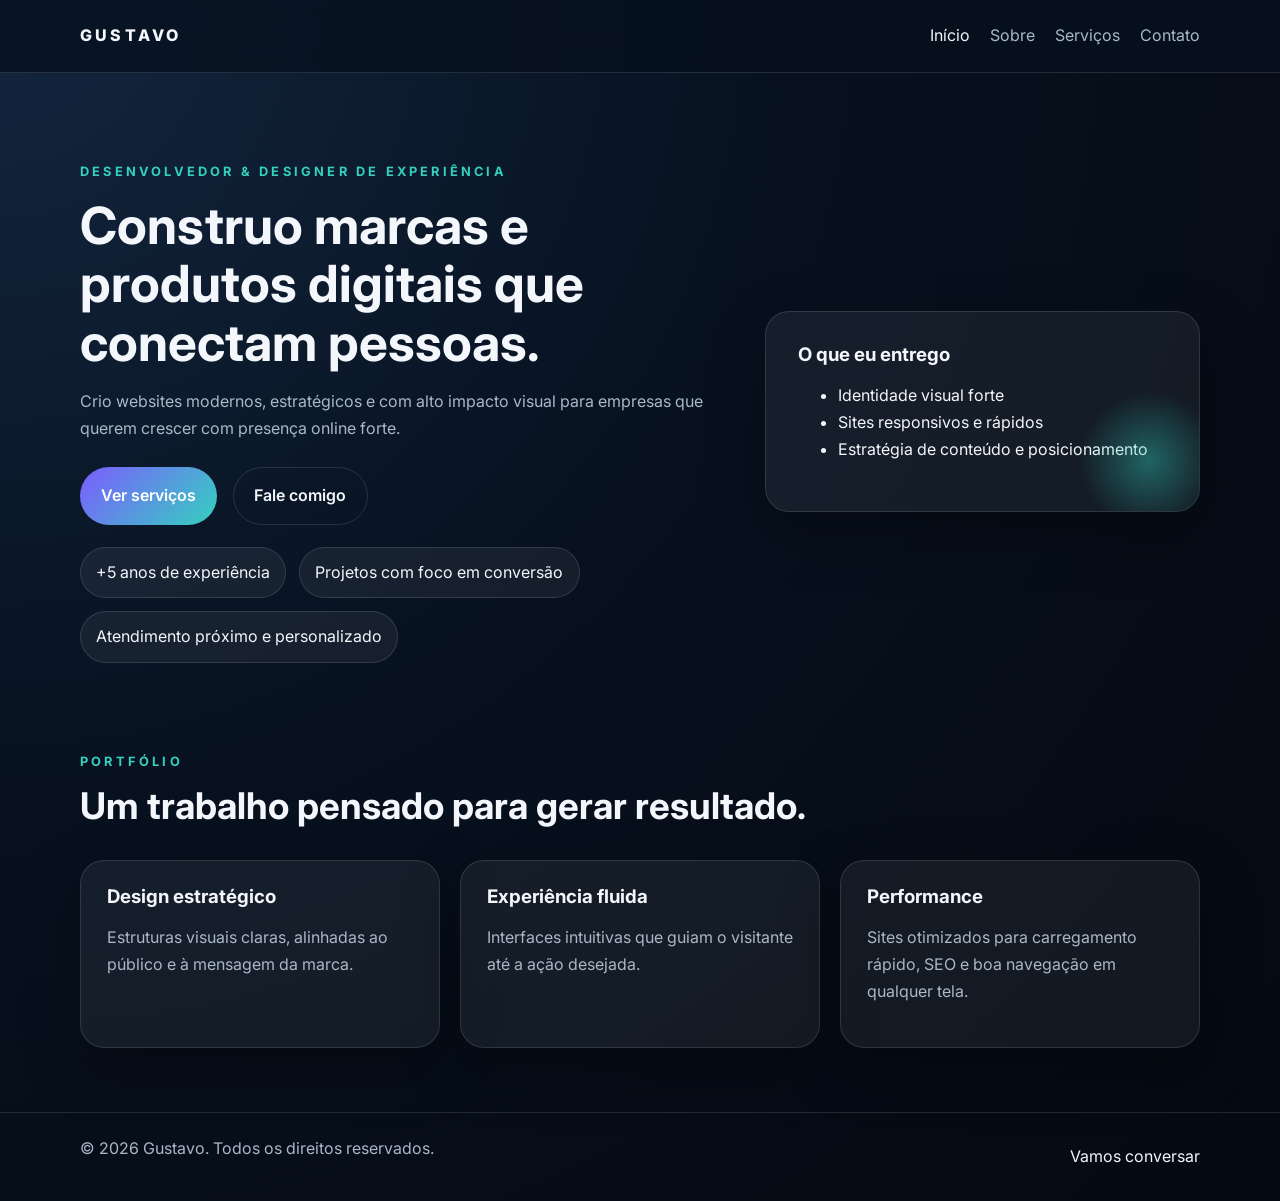
==== index.html @ 6840c905 "Site completo do portfolio" ====
<!DOCTYPE html>
<html lang="pt-BR">
  <head>
    <meta charset="UTF-8" />
    <meta name="viewport" content="width=device-width, initial-scale=1.0" />
    <title>Gustavo | Portfólio</title>
    <meta
      name="description"
      content="Portfólio de Gustavo, profissional especializado em desenvolvimento web, experiência digital e soluções criativas."
    />
    <link rel="preconnect" href="https://fonts.googleapis.com" />
    <link rel="preconnect" href="https://fonts.gstatic.com" crossorigin />
    <link
      href="https://fonts.googleapis.com/css2?family=Inter:wght@400;500;600;700;800&display=swap"
      rel="stylesheet"
    />
    <link rel="stylesheet" href="css/style.css" />
  </head>
  <body>
    <header class="site-header">
      <div class="container nav-bar">
        <a class="brand" href="index.html">Gustavo</a>
        <button class="menu-toggle" aria-label="Abrir menu" aria-expanded="false">
          <span></span>
          <span></span>
          <span></span>
        </button>
        <nav class="site-nav" aria-label="Navegação principal">
          <a href="index.html" class="active">Início</a>
          <a href="about.html">Sobre</a>
          <a href="services.html">Serviços</a>
          <a href="contact.html">Contato</a>
        </nav>
      </div>
    </header>

    <main>
      <section class="hero">
        <div class="container hero-grid">
          <div class="hero-copy reveal">
            <p class="eyebrow">Desenvolvedor & Designer de Experiência</p>
            <h1>Construo marcas e produtos digitais que conectam pessoas.</h1>
            <p>
              Crio websites modernos, estratégicos e com alto impacto visual para
              empresas que querem crescer com presença online forte.
            </p>
            <div class="hero-actions">
              <a class="btn btn-primary" href="services.html">Ver serviços</a>
              <a class="btn btn-secondary" href="contact.html">Fale comigo</a>
            </div>
            <ul class="hero-highlights">
              <li>+5 anos de experiência</li>
              <li>Projetos com foco em conversão</li>
              <li>Atendimento próximo e personalizado</li>
            </ul>
          </div>
          <div class="hero-card reveal">
            <div class="card-glow"></div>
            <h3>O que eu entrego</h3>
            <ul>
              <li>Identidade visual forte</li>
              <li>Sites responsivos e rápidos</li>
              <li>Estratégia de conteúdo e posicionamento</li>
            </ul>
          </div>
        </div>
      </section>

      <section class="section">
        <div class="container">
          <div class="section-heading reveal">
            <p class="eyebrow">Portfólio</p>
            <h2>Um trabalho pensado para gerar resultado.</h2>
          </div>
          <div class="cards-grid">
            <article class="info-card reveal">
              <h3>Design estratégico</h3>
              <p>Estruturas visuais claras, alinhadas ao público e à mensagem da marca.</p>
            </article>
            <article class="info-card reveal">
              <h3>Experiência fluida</h3>
              <p>Interfaces intuitivas que guiam o visitante até a ação desejada.</p>
            </article>
            <article class="info-card reveal">
              <h3>Performance</h3>
              <p>Sites otimizados para carregamento rápido, SEO e boa navegação em qualquer tela.</p>
            </article>
          </div>
        </div>
      </section>
    </main>

    <footer class="site-footer">
      <div class="container footer-content">
        <p>© <span id="year"></span> Gustavo. Todos os direitos reservados.</p>
        <a href="contact.html">Vamos conversar</a>
      </div>
    </footer>

    <script src="js/main.js"></script>
  </body>
</html>
---- css/style.css ----
:root {
  --bg: #07111f;
  --bg-soft: #0f2138;
  --surface: rgba(255, 255, 255, 0.06);
  --text: #f3f6fb;
  --muted: #aab7c7;
  --primary: #7c5cff;
  --primary-strong: #5e3df2;
  --accent: #34d1bf;
  --border: rgba(255, 255, 255, 0.12);
  --shadow: 0 20px 60px rgba(0, 0, 0, 0.3);
}

* {
  box-sizing: border-box;
}

html {
  scroll-behavior: smooth;
}

body {
  margin: 0;
  font-family: 'Inter', sans-serif;
  background: radial-gradient(circle at top left, #13263f 0%, var(--bg) 45%, #050911 100%);
  color: var(--text);
  line-height: 1.7;
}

a {
  color: inherit;
  text-decoration: none;
}

img {
  max-width: 100%;
  display: block;
}

.container {
  width: min(1120px, calc(100% - 2rem));
  margin: 0 auto;
}

.site-header {
  position: sticky;
  top: 0;
  z-index: 1000;
  background: rgba(7, 17, 31, 0.8);
  backdrop-filter: blur(16px);
  border-bottom: 1px solid var(--border);
}

.nav-bar {
  display: flex;
  justify-content: space-between;
  align-items: center;
  min-height: 72px;
}

.brand {
  font-weight: 800;
  letter-spacing: 0.2em;
  text-transform: uppercase;
  font-size: 1rem;
}

.site-nav {
  display: flex;
  gap: 1.25rem;
  align-items: center;
}

.site-nav a {
  color: var(--muted);
  transition: color 0.2s ease;
}

.site-nav a:hover,
.site-nav a.active {
  color: var(--text);
}

.menu-toggle {
  display: none;
  flex-direction: column;
  gap: 4px;
  background: transparent;
  border: 0;
  padding: 0;
  cursor: pointer;
}

.menu-toggle span {
  width: 24px;
  height: 2px;
  background: var(--text);
  display: block;
}

.hero,
.page-hero {
  padding: 5.5rem 0 3.5rem;
}

.hero-grid,
.about-grid,
.contact-grid {
  display: grid;
  gap: 2rem;
  align-items: center;
}

.hero-grid {
  grid-template-columns: 1.2fr 0.8fr;
}

.about-grid,
.contact-grid {
  grid-template-columns: 1fr 0.9fr;
}

.eyebrow {
  color: var(--accent);
  text-transform: uppercase;
  letter-spacing: 0.25em;
  font-size: 0.8rem;
  font-weight: 700;
  margin-bottom: 0.8rem;
}

h1,
h2,
h3 {
  line-height: 1.15;
  margin: 0 0 1rem;
}

h1 {
  font-size: clamp(2.2rem, 4vw, 3.7rem);
}

h2 {
  font-size: clamp(1.6rem, 3vw, 2.3rem);
}

p {
  color: var(--muted);
  margin-top: 0;
}

.hero-actions {
  display: flex;
  flex-wrap: wrap;
  gap: 1rem;
  margin-top: 1.5rem;
}

.btn {
  display: inline-flex;
  align-items: center;
  justify-content: center;
  padding: 0.9rem 1.3rem;
  border-radius: 999px;
  font-weight: 600;
  transition: transform 0.2s ease, background 0.2s ease;
}

.btn:hover {
  transform: translateY(-2px);
}

.btn-primary {
  background: linear-gradient(135deg, var(--primary), var(--accent));
  color: white;
}

.btn-secondary {
  background: transparent;
  border: 1px solid var(--border);
}

.hero-highlights {
  display: flex;
  flex-wrap: wrap;
  gap: 0.8rem;
  list-style: none;
  padding: 0;
  margin: 1.4rem 0 0;
}

.hero-highlights li,
.highlight-box ul li {
  background: var(--surface);
  padding: 0.7rem 0.95rem;
  border-radius: 999px;
  border: 1px solid var(--border);
  color: var(--text);
}

.hero-card,
.info-card,
.highlight-box,
.contact-form,
.contact-info {
  background: var(--surface);
  border: 1px solid var(--border);
  border-radius: 24px;
  box-shadow: var(--shadow);
}

.hero-card {
  padding: 2rem;
  position: relative;
  overflow: hidden;
}

.card-glow {
  position: absolute;
  inset: auto -20px -20px auto;
  width: 140px;
  height: 140px;
  background: radial-gradient(circle, rgba(52, 209, 191, 0.4), transparent 70%);
}

.section {
  padding: 2rem 0 4rem;
}

.section-heading {
  margin-bottom: 2rem;
}

.cards-grid {
  display: grid;
  gap: 1.25rem;
  grid-template-columns: repeat(3, minmax(0, 1fr));
}

.info-card,
.highlight-box,
.contact-form,
.contact-info {
  padding: 1.6rem;
}

.reveal {
  opacity: 0;
  transform: translateY(24px);
  transition: opacity 0.7s ease, transform 0.7s ease;
}

.reveal.visible {
  opacity: 1;
  transform: translateY(0);
}

.contact-form {
  display: flex;
  flex-direction: column;
  gap: 1rem;
}

.contact-form label {
  display: flex;
  flex-direction: column;
  gap: 0.45rem;
  color: var(--text);
  font-weight: 600;
}

.contact-form input,
.contact-form textarea {
  padding: 0.9rem 1rem;
  border: 1px solid var(--border);
  border-radius: 14px;
  background: rgba(255, 255, 255, 0.04);
  color: var(--text);
  font: inherit;
}

.contact-form input:focus,
.contact-form textarea:focus {
  outline: 2px solid rgba(124, 92, 255, 0.5);
  outline-offset: 2px;
}

.form-status {
  min-height: 1.2rem;
  margin: 0;
  color: var(--accent);
}

.site-footer {
  border-top: 1px solid var(--border);
  padding: 1.4rem 0;
}

.footer-content {
  display: flex;
  justify-content: space-between;
  align-items: center;
  gap: 1rem;
}

@media (max-width: 900px) {
  .hero-grid,
  .about-grid,
  .contact-grid,
  .cards-grid {
    grid-template-columns: 1fr;
  }
}

@media (max-width: 700px) {
  .menu-toggle {
    display: flex;
  }

  .site-nav {
    position: absolute;
    top: 72px;
    right: 1rem;
    left: 1rem;
    display: none;
    flex-direction: column;
    background: rgba(7, 17, 31, 0.95);
    border: 1px solid var(--border);
    border-radius: 16px;
    padding: 1rem;
  }

  .site-nav.open {
    display: flex;
  }

  .hero,
  .page-hero {
    padding-top: 3.5rem;
  }

  .footer-content {
    flex-direction: column;
    align-items: flex-start;
  }
}
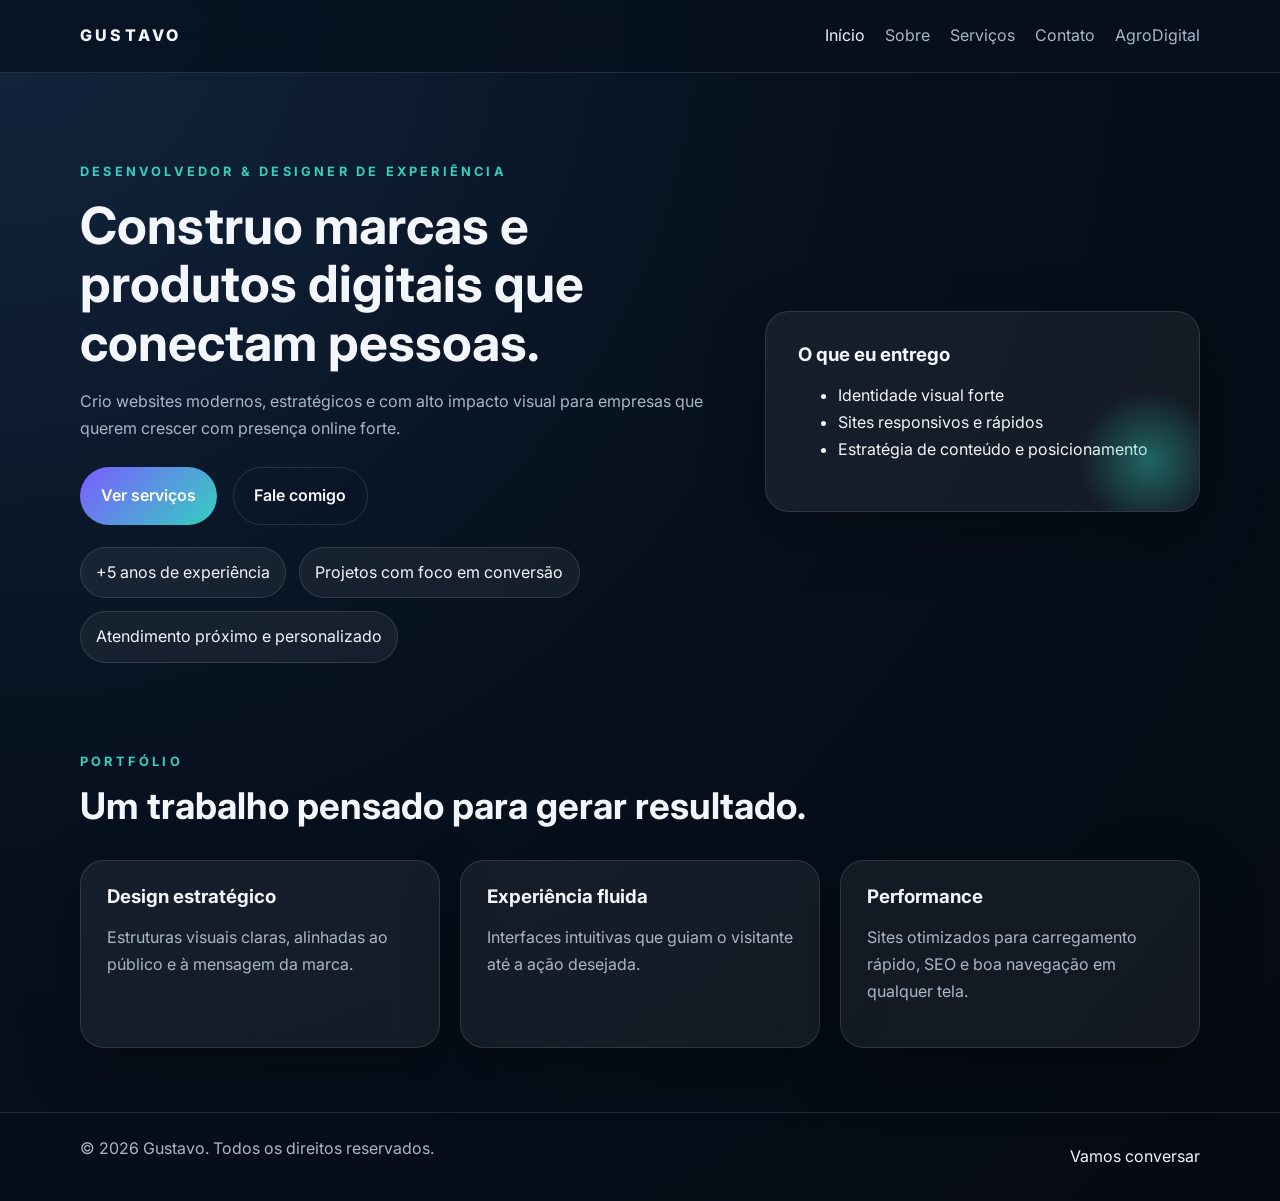
==== commit 580a339b: "Adiciona link do AgroDigital no menu" ====
--- a/index.html
+++ b/index.html
@@ -1,4 +1,4 @@
-<!DOCTYPE html>
+<!doctype html>
 <html lang="pt-BR">
   <head>
     <meta charset="UTF-8" />
@@ -30,6 +30,7 @@
           <a href="about.html">Sobre</a>
           <a href="services.html">Serviços</a>
           <a href="contact.html">Contato</a>
+          <a href="https://agrodigital.onrender.com" target="_blank">AgroDigital</a>
         </nav>
       </div>
     </header>
@@ -41,8 +42,8 @@
             <p class="eyebrow">Desenvolvedor & Designer de Experiência</p>
             <h1>Construo marcas e produtos digitais que conectam pessoas.</h1>
             <p>
-              Crio websites modernos, estratégicos e com alto impacto visual para
-              empresas que querem crescer com presença online forte.
+              Crio websites modernos, estratégicos e com alto impacto visual para empresas que
+              querem crescer com presença online forte.
             </p>
             <div class="hero-actions">
               <a class="btn btn-primary" href="services.html">Ver serviços</a>
@@ -83,7 +84,9 @@
             </article>
             <article class="info-card reveal">
               <h3>Performance</h3>
-              <p>Sites otimizados para carregamento rápido, SEO e boa navegação em qualquer tela.</p>
+              <p>
+                Sites otimizados para carregamento rápido, SEO e boa navegação em qualquer tela.
+              </p>
             </article>
           </div>
         </div>
--- a/css/style.css
+++ b/css/style.css
@@ -21,7 +21,7 @@
 
 body {
   margin: 0;
-  font-family: 'Inter', sans-serif;
+  font-family: "Inter", sans-serif;
   background: radial-gradient(circle at top left, #13263f 0%, var(--bg) 45%, #050911 100%);
   color: var(--text);
   line-height: 1.7;
@@ -163,7 +163,9 @@
   padding: 0.9rem 1.3rem;
   border-radius: 999px;
   font-weight: 600;
-  transition: transform 0.2s ease, background 0.2s ease;
+  transition:
+    transform 0.2s ease,
+    background 0.2s ease;
 }
 
 .btn:hover {
@@ -247,7 +249,9 @@
 .reveal {
   opacity: 0;
   transform: translateY(24px);
-  transition: opacity 0.7s ease, transform 0.7s ease;
+  transition:
+    opacity 0.7s ease,
+    transform 0.7s ease;
 }
 
 .reveal.visible {
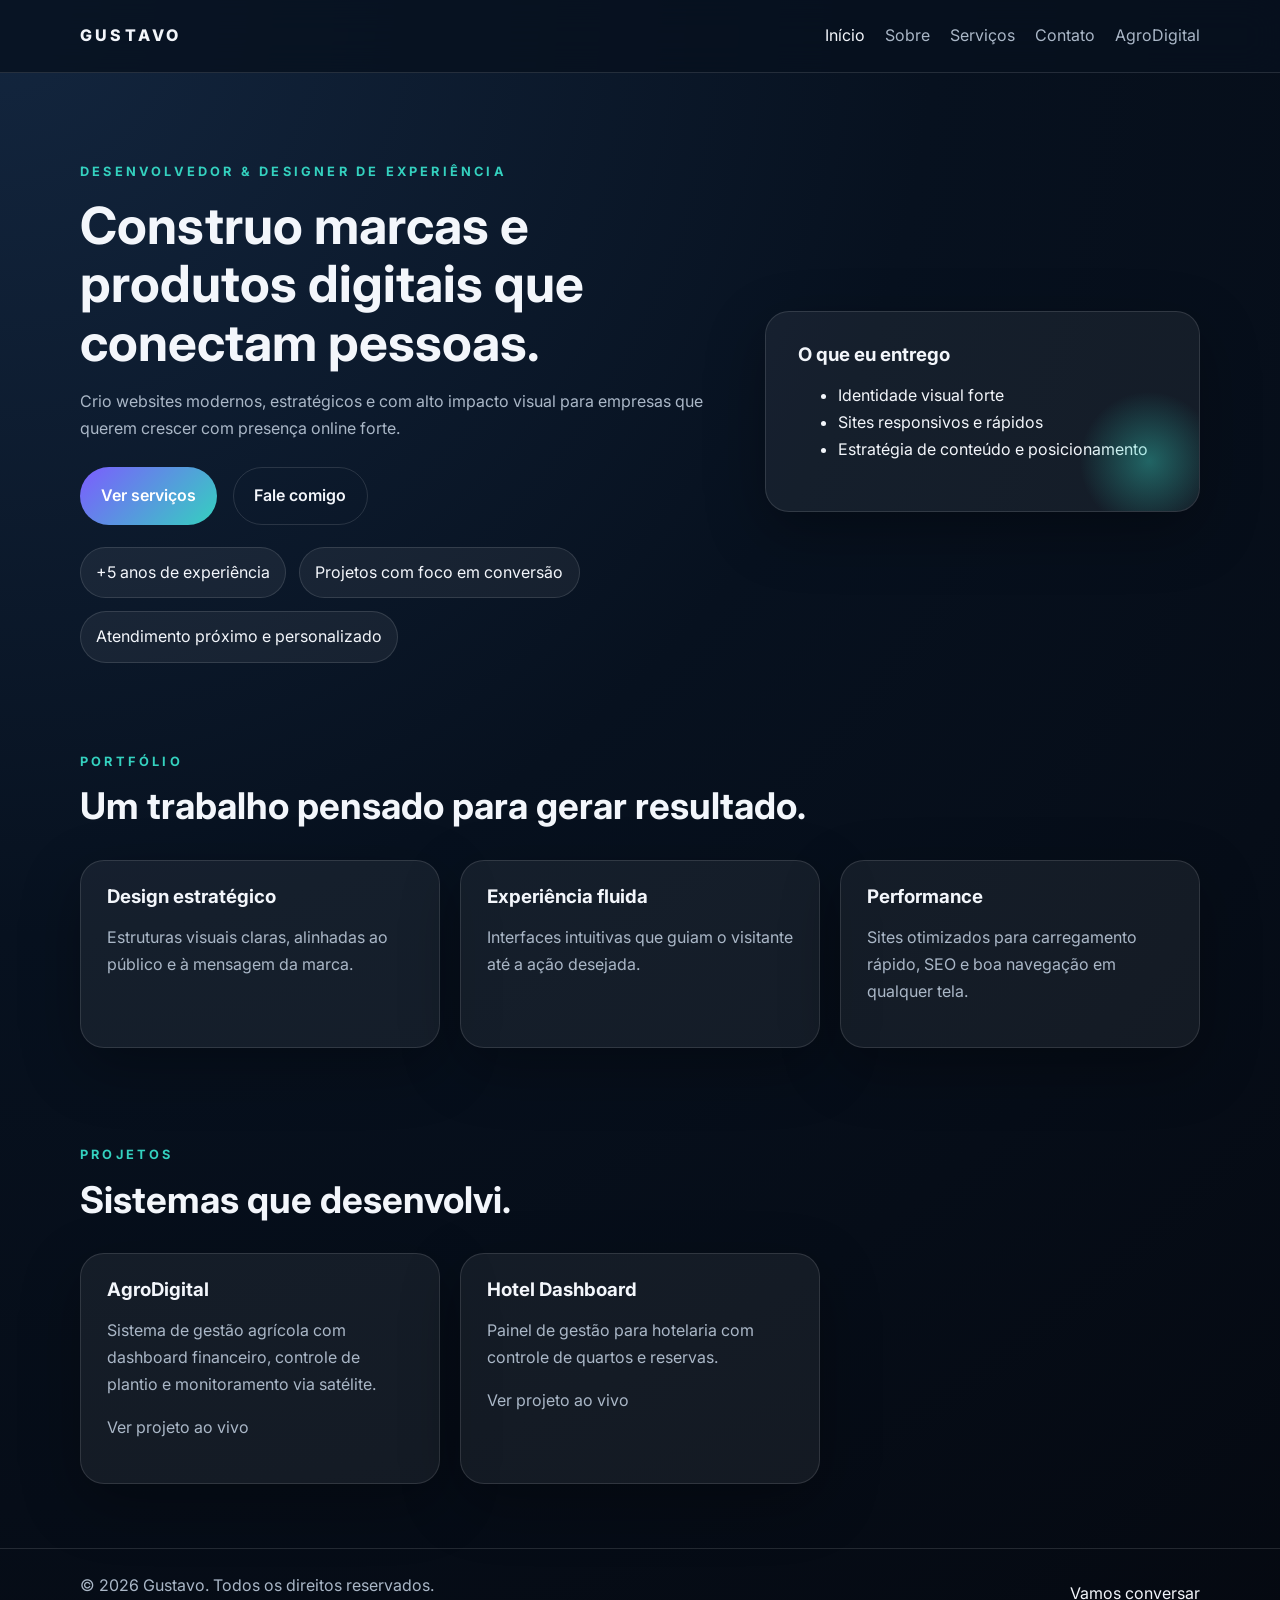
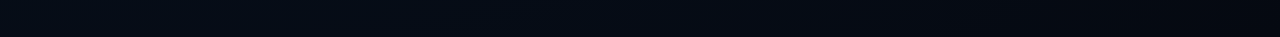
==== commit e4a76462: "Adiciona secao de projetos" ====
--- a/index.html
+++ b/index.html
@@ -91,6 +91,26 @@
           </div>
         </div>
       </section>
+      <section class="section">
+        <div class="container">
+          <div class="section-heading reveal">
+            <p class="eyebrow">Projetos</p>
+            <h2>Sistemas que desenvolvi.</h2>
+          </div>
+          <div class="cards-grid">
+            <article class="info-card reveal">
+              <h3>AgroDigital</h3>
+              <p>Sistema de gestão agrícola com dashboard financeiro, controle de plantio e monitoramento via satélite.</p>
+              <p><a href="https://agrodigital.onrender.com" target="_blank">Ver projeto ao vivo</a></p>
+            </article>
+            <article class="info-card reveal">
+              <h3>Hotel Dashboard</h3>
+              <p>Painel de gestão para hotelaria com controle de quartos e reservas.</p>
+              <p><a href="https://hotel-grand-palacio.onrender.com/reservas.html" target="_blank">Ver projeto ao vivo</a></p>
+            </article>
+          </div>
+        </div>
+      </section>
     </main>
 
     <footer class="site-footer">
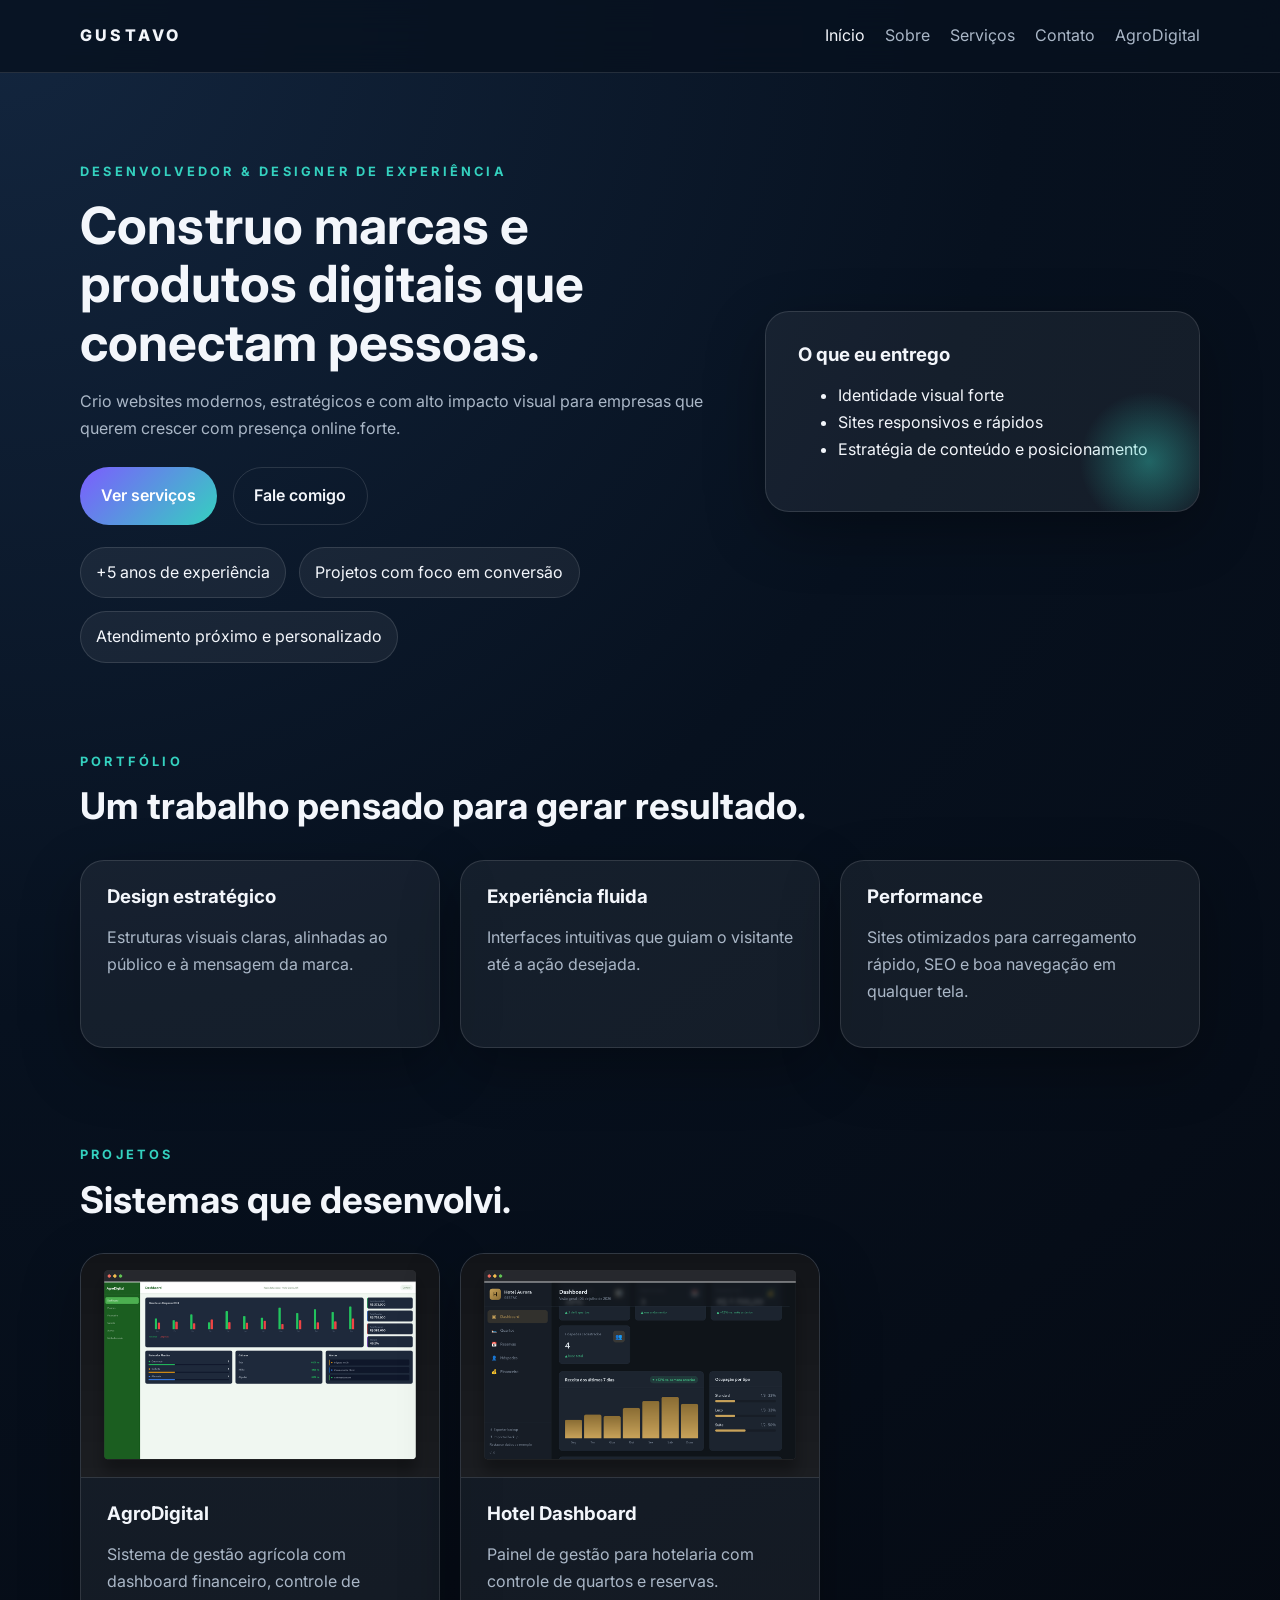
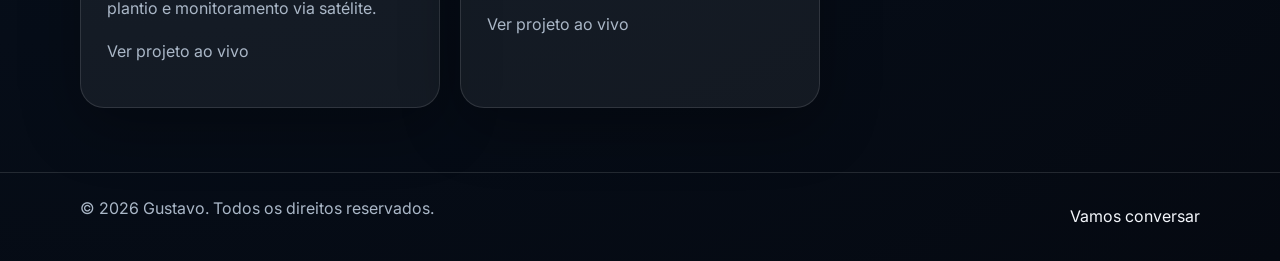
==== commit 7992033c: "Adiciona imagens aos cards de projeto" ====
--- a/index.html
+++ b/index.html
@@ -98,15 +98,21 @@
             <h2>Sistemas que desenvolvi.</h2>
           </div>
           <div class="cards-grid">
-            <article class="info-card reveal">
-              <h3>AgroDigital</h3>
-              <p>Sistema de gestão agrícola com dashboard financeiro, controle de plantio e monitoramento via satélite.</p>
-              <p><a href="https://agrodigital.onrender.com" target="_blank">Ver projeto ao vivo</a></p>
+            <article class="info-card project-card reveal">
+              <img src="img/agrodigital-mockup.png" alt="Dashboard do AgroDigital mostrando receitas, despesas e status dos plantios, em moldura de navegador" loading="lazy">
+              <div class="project-card-body">
+                <h3>AgroDigital</h3>
+                <p>Sistema de gestão agrícola com dashboard financeiro, controle de plantio e monitoramento via satélite.</p>
+                <p><a href="https://agrodigital.onrender.com" target="_blank">Ver projeto ao vivo</a></p>
+              </div>
             </article>
-            <article class="info-card reveal">
-              <h3>Hotel Dashboard</h3>
-              <p>Painel de gestão para hotelaria com controle de quartos e reservas.</p>
-              <p><a href="https://hotel-grand-palacio.onrender.com/reservas.html" target="_blank">Ver projeto ao vivo</a></p>
+            <article class="info-card project-card reveal">
+              <img src="img/hotel-dashboard-mockup.png" alt="Dashboard do Hotel Aurora mostrando ocupação e receita dos últimos 7 dias, em moldura de navegador" loading="lazy">
+              <div class="project-card-body">
+                <h3>Hotel Dashboard</h3>
+                <p>Painel de gestão para hotelaria com controle de quartos e reservas.</p>
+                <p><a href="https://hotel-grand-palacio.onrender.com/reservas.html" target="_blank">Ver projeto ao vivo</a></p>
+              </div>
             </article>
           </div>
         </div>
--- a/css/style.css
+++ b/css/style.css
@@ -246,6 +246,24 @@
   padding: 1.6rem;
 }
 
+.project-card {
+  padding: 0;
+  overflow: hidden;
+}
+
+.project-card img {
+  display: block;
+  width: 100%;
+  aspect-ratio: 16 / 10;
+  object-fit: cover;
+  object-position: center;
+  border-bottom: 1px solid var(--border);
+}
+
+.project-card .project-card-body {
+  padding: 1.6rem;
+}
+
 .reveal {
   opacity: 0;
   transform: translateY(24px);
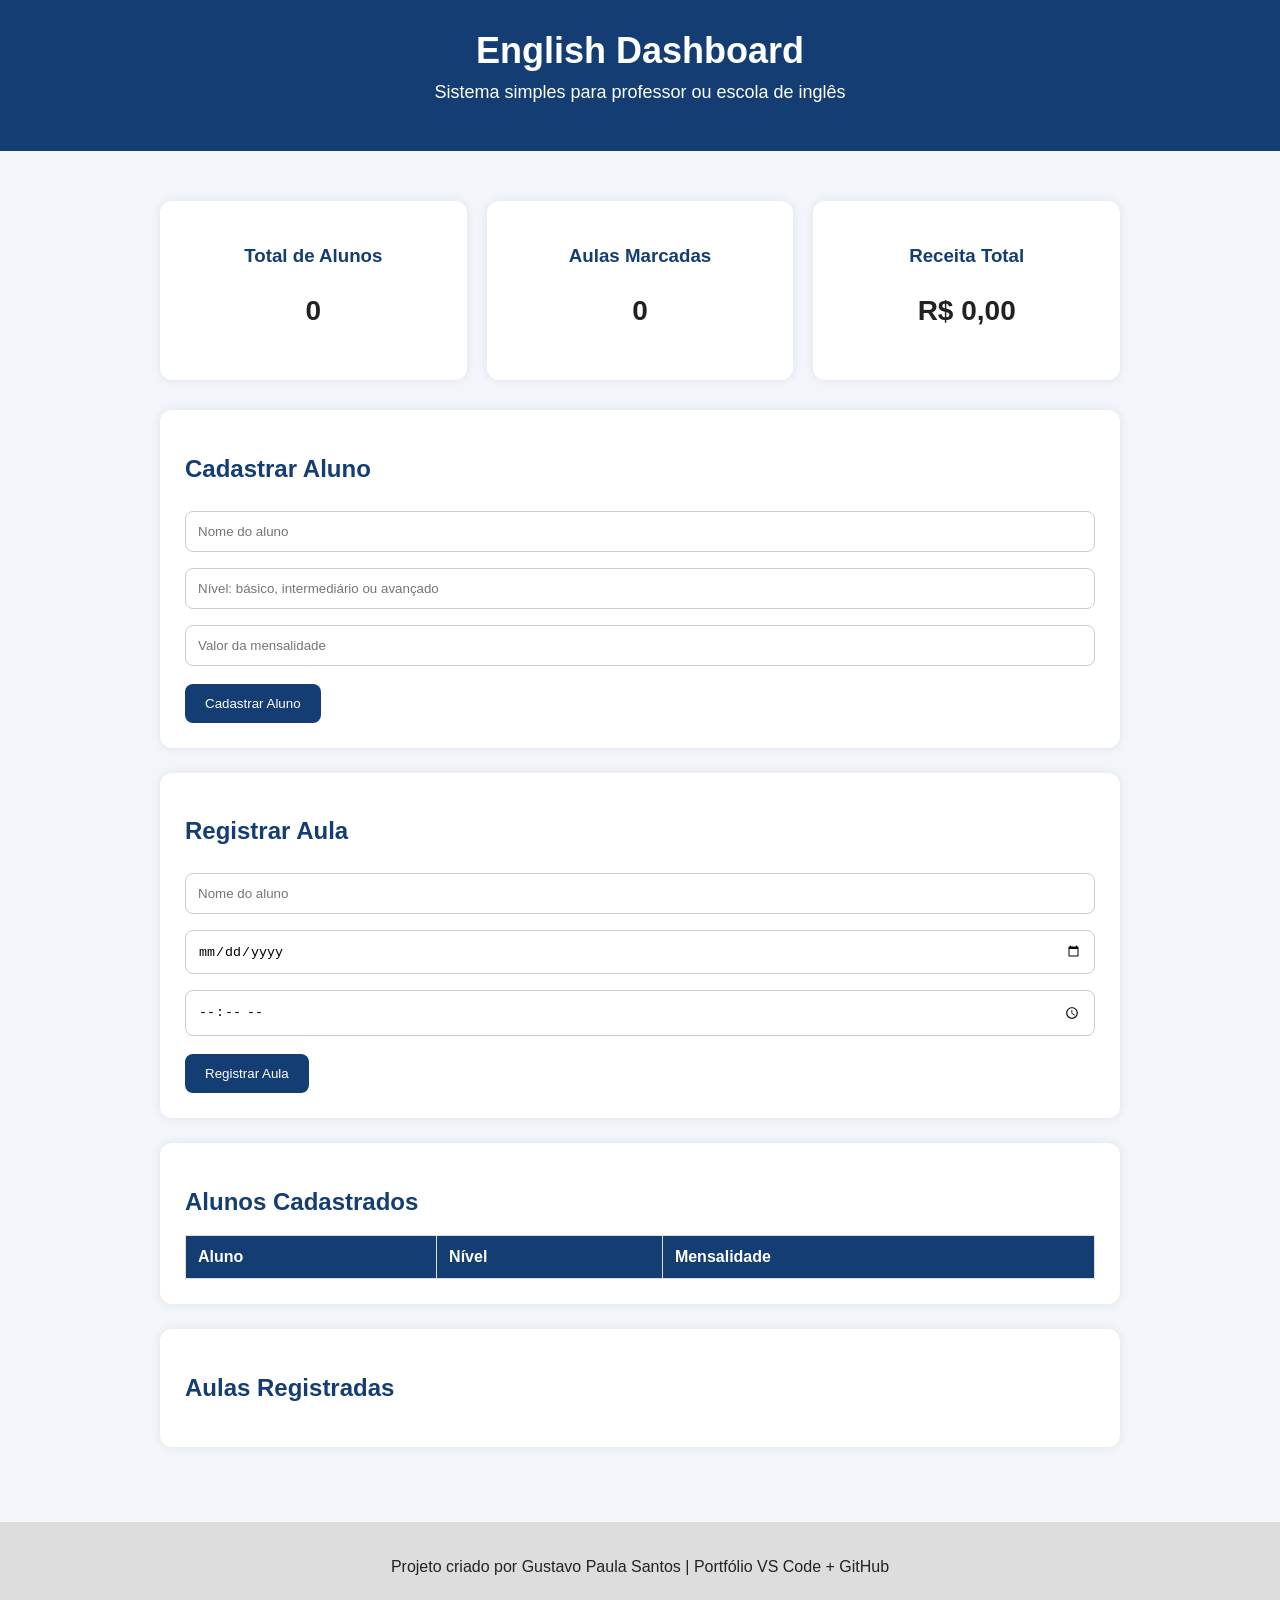
==== commit cc3cfd46: "feat: sistema-concessionaria dashboard" ====
--- a/index.html
+++ b/index.html
@@ -1,131 +1,83 @@
-<!doctype html>
+<!DOCTYPE html>
 <html lang="pt-BR">
-  <head>
-    <meta charset="UTF-8" />
-    <meta name="viewport" content="width=device-width, initial-scale=1.0" />
-    <title>Gustavo | Portfólio</title>
-    <meta
-      name="description"
-      content="Portfólio de Gustavo, profissional especializado em desenvolvimento web, experiência digital e soluções criativas."
-    />
-    <link rel="preconnect" href="https://fonts.googleapis.com" />
-    <link rel="preconnect" href="https://fonts.gstatic.com" crossorigin />
-    <link
-      href="https://fonts.googleapis.com/css2?family=Inter:wght@400;500;600;700;800&display=swap"
-      rel="stylesheet"
-    />
-    <link rel="stylesheet" href="css/style.css" />
-  </head>
-  <body>
-    <header class="site-header">
-      <div class="container nav-bar">
-        <a class="brand" href="index.html">Gustavo</a>
-        <button class="menu-toggle" aria-label="Abrir menu" aria-expanded="false">
-          <span></span>
-          <span></span>
-          <span></span>
-        </button>
-        <nav class="site-nav" aria-label="Navegação principal">
-          <a href="index.html" class="active">Início</a>
-          <a href="about.html">Sobre</a>
-          <a href="services.html">Serviços</a>
-          <a href="contact.html">Contato</a>
-          <a href="https://agrodigital.onrender.com" target="_blank">AgroDigital</a>
-        </nav>
+<head>
+  <meta charset="UTF-8">
+  <meta name="viewport" content="width=device-width, initial-scale=1.0">
+  <title>English Dashboard</title>
+  <link rel="stylesheet" href="style.css">
+</head>
+<body>
+
+  <header>
+    <h1>English Dashboard</h1>
+    <p>Sistema simples para professor ou escola de inglês</p>
+  </header>
+
+  <main>
+
+    <section class="cards">
+      <div class="info-card">
+        <h3>Total de Alunos</h3>
+        <p id="totalAlunos">0</p>
       </div>
-    </header>
 
-    <main>
-      <section class="hero">
-        <div class="container hero-grid">
-          <div class="hero-copy reveal">
-            <p class="eyebrow">Desenvolvedor & Designer de Experiência</p>
-            <h1>Construo marcas e produtos digitais que conectam pessoas.</h1>
-            <p>
-              Crio websites modernos, estratégicos e com alto impacto visual para empresas que
-              querem crescer com presença online forte.
-            </p>
-            <div class="hero-actions">
-              <a class="btn btn-primary" href="services.html">Ver serviços</a>
-              <a class="btn btn-secondary" href="contact.html">Fale comigo</a>
-            </div>
-            <ul class="hero-highlights">
-              <li>+5 anos de experiência</li>
-              <li>Projetos com foco em conversão</li>
-              <li>Atendimento próximo e personalizado</li>
-            </ul>
-          </div>
-          <div class="hero-card reveal">
-            <div class="card-glow"></div>
-            <h3>O que eu entrego</h3>
-            <ul>
-              <li>Identidade visual forte</li>
-              <li>Sites responsivos e rápidos</li>
-              <li>Estratégia de conteúdo e posicionamento</li>
-            </ul>
-          </div>
-        </div>
-      </section>
+      <div class="info-card">
+        <h3>Aulas Marcadas</h3>
+        <p id="totalAulas">0</p>
+      </div>
 
-      <section class="section">
-        <div class="container">
-          <div class="section-heading reveal">
-            <p class="eyebrow">Portfólio</p>
-            <h2>Um trabalho pensado para gerar resultado.</h2>
-          </div>
-          <div class="cards-grid">
-            <article class="info-card reveal">
-              <h3>Design estratégico</h3>
-              <p>Estruturas visuais claras, alinhadas ao público e à mensagem da marca.</p>
-            </article>
-            <article class="info-card reveal">
-              <h3>Experiência fluida</h3>
-              <p>Interfaces intuitivas que guiam o visitante até a ação desejada.</p>
-            </article>
-            <article class="info-card reveal">
-              <h3>Performance</h3>
-              <p>
-                Sites otimizados para carregamento rápido, SEO e boa navegação em qualquer tela.
-              </p>
-            </article>
-          </div>
-        </div>
-      </section>
-      <section class="section">
-        <div class="container">
-          <div class="section-heading reveal">
-            <p class="eyebrow">Projetos</p>
-            <h2>Sistemas que desenvolvi.</h2>
-          </div>
-          <div class="cards-grid">
-            <article class="info-card project-card reveal">
-              <img src="img/agrodigital-mockup.png" alt="Dashboard do AgroDigital mostrando receitas, despesas e status dos plantios, em moldura de navegador" loading="lazy">
-              <div class="project-card-body">
-                <h3>AgroDigital</h3>
-                <p>Sistema de gestão agrícola com dashboard financeiro, controle de plantio e monitoramento via satélite.</p>
-                <p><a href="https://agrodigital.onrender.com" target="_blank">Ver projeto ao vivo</a></p>
-              </div>
-            </article>
-            <article class="info-card project-card reveal">
-              <img src="img/hotel-dashboard-mockup.png" alt="Dashboard do Hotel Aurora mostrando ocupação e receita dos últimos 7 dias, em moldura de navegador" loading="lazy">
-              <div class="project-card-body">
-                <h3>Hotel Dashboard</h3>
-                <p>Painel de gestão para hotelaria com controle de quartos e reservas.</p>
-                <p><a href="https://hotel-grand-palacio.onrender.com/reservas.html" target="_blank">Ver projeto ao vivo</a></p>
-              </div>
-            </article>
-          </div>
-        </div>
-      </section>
-    </main>
+      <div class="info-card">
+        <h3>Receita Total</h3>
+        <p id="totalReceita">R$ 0,00</p>
+      </div>
+    </section>
 
-    <footer class="site-footer">
-      <div class="container footer-content">
-        <p>© <span id="year"></span> Gustavo. Todos os direitos reservados.</p>
-        <a href="contact.html">Vamos conversar</a>
-      </div>
-    </footer>
+    <section class="form-section">
+      <h2>Cadastrar Aluno</h2>
 
-    <script src="js/main.js"></script>
-  </body>
+      <input type="text" id="nomeAluno" placeholder="Nome do aluno">
+      <input type="text" id="nivelAluno" placeholder="Nível: básico, intermediário ou avançado">
+      <input type="number" id="valorMensalidade" placeholder="Valor da mensalidade">
+
+      <button onclick="cadastrarAluno()">Cadastrar Aluno</button>
+    </section>
+
+    <section class="form-section">
+      <h2>Registrar Aula</h2>
+
+      <input type="text" id="alunoAula" placeholder="Nome do aluno">
+      <input type="date" id="dataAula">
+      <input type="time" id="horaAula">
+
+      <button onclick="registrarAula()">Registrar Aula</button>
+    </section>
+
+    <section class="form-section">
+      <h2>Alunos Cadastrados</h2>
+      <table>
+        <thead>
+          <tr>
+            <th>Aluno</th>
+            <th>Nível</th>
+            <th>Mensalidade</th>
+          </tr>
+        </thead>
+        <tbody id="listaAlunos">
+        </tbody>
+      </table>
+    </section>
+
+    <section class="form-section">
+      <h2>Aulas Registradas</h2>
+      <ul id="listaAulas"></ul>
+    </section>
+
+  </main>
+
+  <footer>
+    <p>Projeto criado por Gustavo Paula Santos | Portfólio VS Code + GitHub</p>
+  </footer>
+
+  <script src="script.js"></script>
+</body>
 </html>
--- a/style.css
+++ b/style.css
@@ -0,0 +1,126 @@
+* {
+  box-sizing: border-box;
+}
+
+body {
+  margin: 0;
+  font-family: Arial, sans-serif;
+  background: #f2f5f9;
+  color: #222;
+}
+
+header {
+  background: #143d73;
+  color: white;
+  text-align: center;
+  padding: 30px 20px;
+}
+
+header h1 {
+  margin: 0;
+  font-size: 36px;
+}
+
+header p {
+  margin-top: 10px;
+  font-size: 18px;
+}
+
+main {
+  max-width: 1000px;
+  margin: 30px auto;
+  padding: 20px;
+}
+
+.cards {
+  display: flex;
+  gap: 20px;
+  margin-bottom: 30px;
+}
+
+.info-card {
+  background: white;
+  flex: 1;
+  padding: 25px;
+  border-radius: 12px;
+  text-align: center;
+  box-shadow: 0 0 10px rgba(0,0,0,0.08);
+}
+
+.info-card h3 {
+  margin-bottom: 10px;
+  color: #143d73;
+}
+
+.info-card p {
+  font-size: 28px;
+  font-weight: bold;
+}
+
+.form-section {
+  background: white;
+  padding: 25px;
+  margin-bottom: 25px;
+  border-radius: 12px;
+  box-shadow: 0 0 10px rgba(0,0,0,0.08);
+}
+
+.form-section h2 {
+  color: #143d73;
+}
+
+input {
+  width: 100%;
+  padding: 12px;
+  margin: 8px 0;
+  border: 1px solid #ccc;
+  border-radius: 8px;
+}
+
+button {
+  background: #143d73;
+  color: white;
+  padding: 12px 20px;
+  margin-top: 10px;
+  border: none;
+  border-radius: 8px;
+  cursor: pointer;
+}
+
+button:hover {
+  background: #0d2a50;
+}
+
+table {
+  width: 100%;
+  border-collapse: collapse;
+  margin-top: 15px;
+}
+
+th {
+  background: #143d73;
+  color: white;
+}
+
+th, td {
+  border: 1px solid #ddd;
+  padding: 12px;
+  text-align: left;
+}
+
+ul {
+  padding-left: 20px;
+}
+
+footer {
+  background: #ddd;
+  text-align: center;
+  padding: 20px;
+  margin-top: 30px;
+}
+
+@media (max-width: 700px) {
+  .cards {
+    flex-direction: column;
+  }
+}
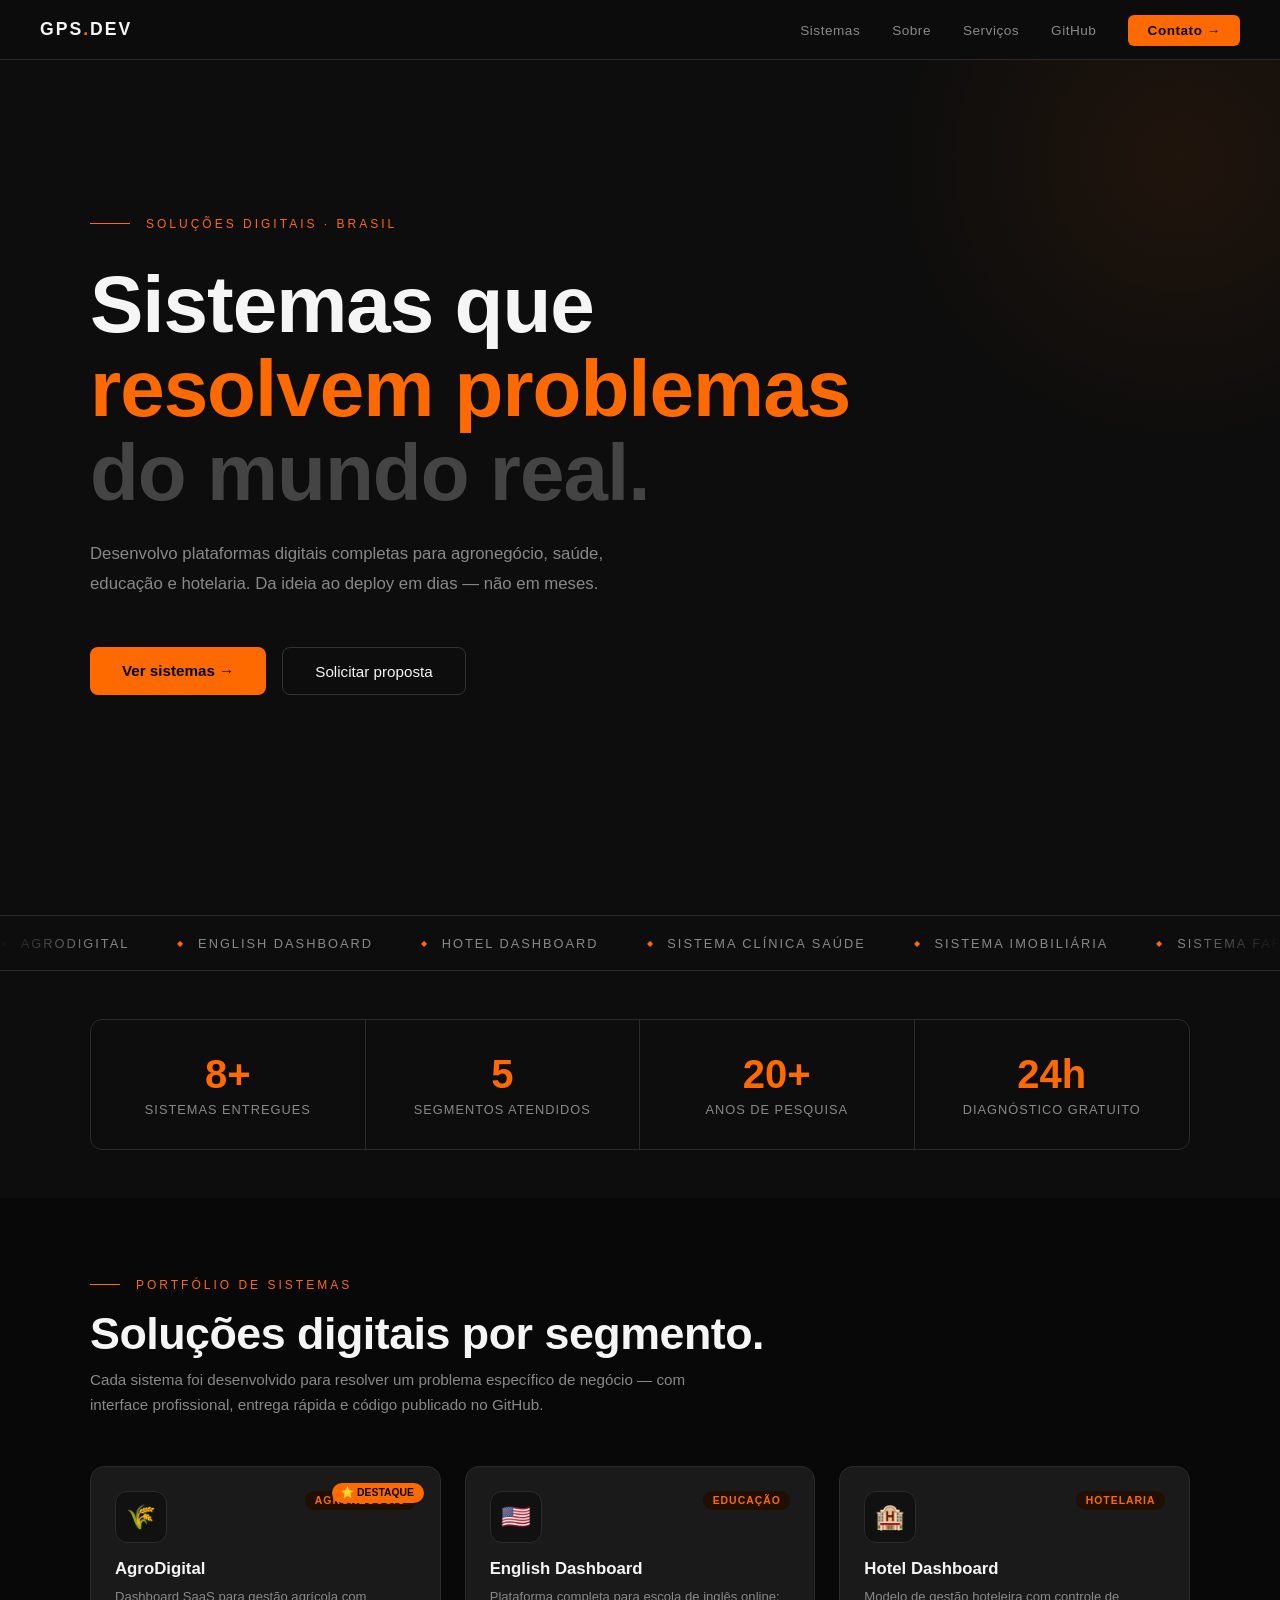
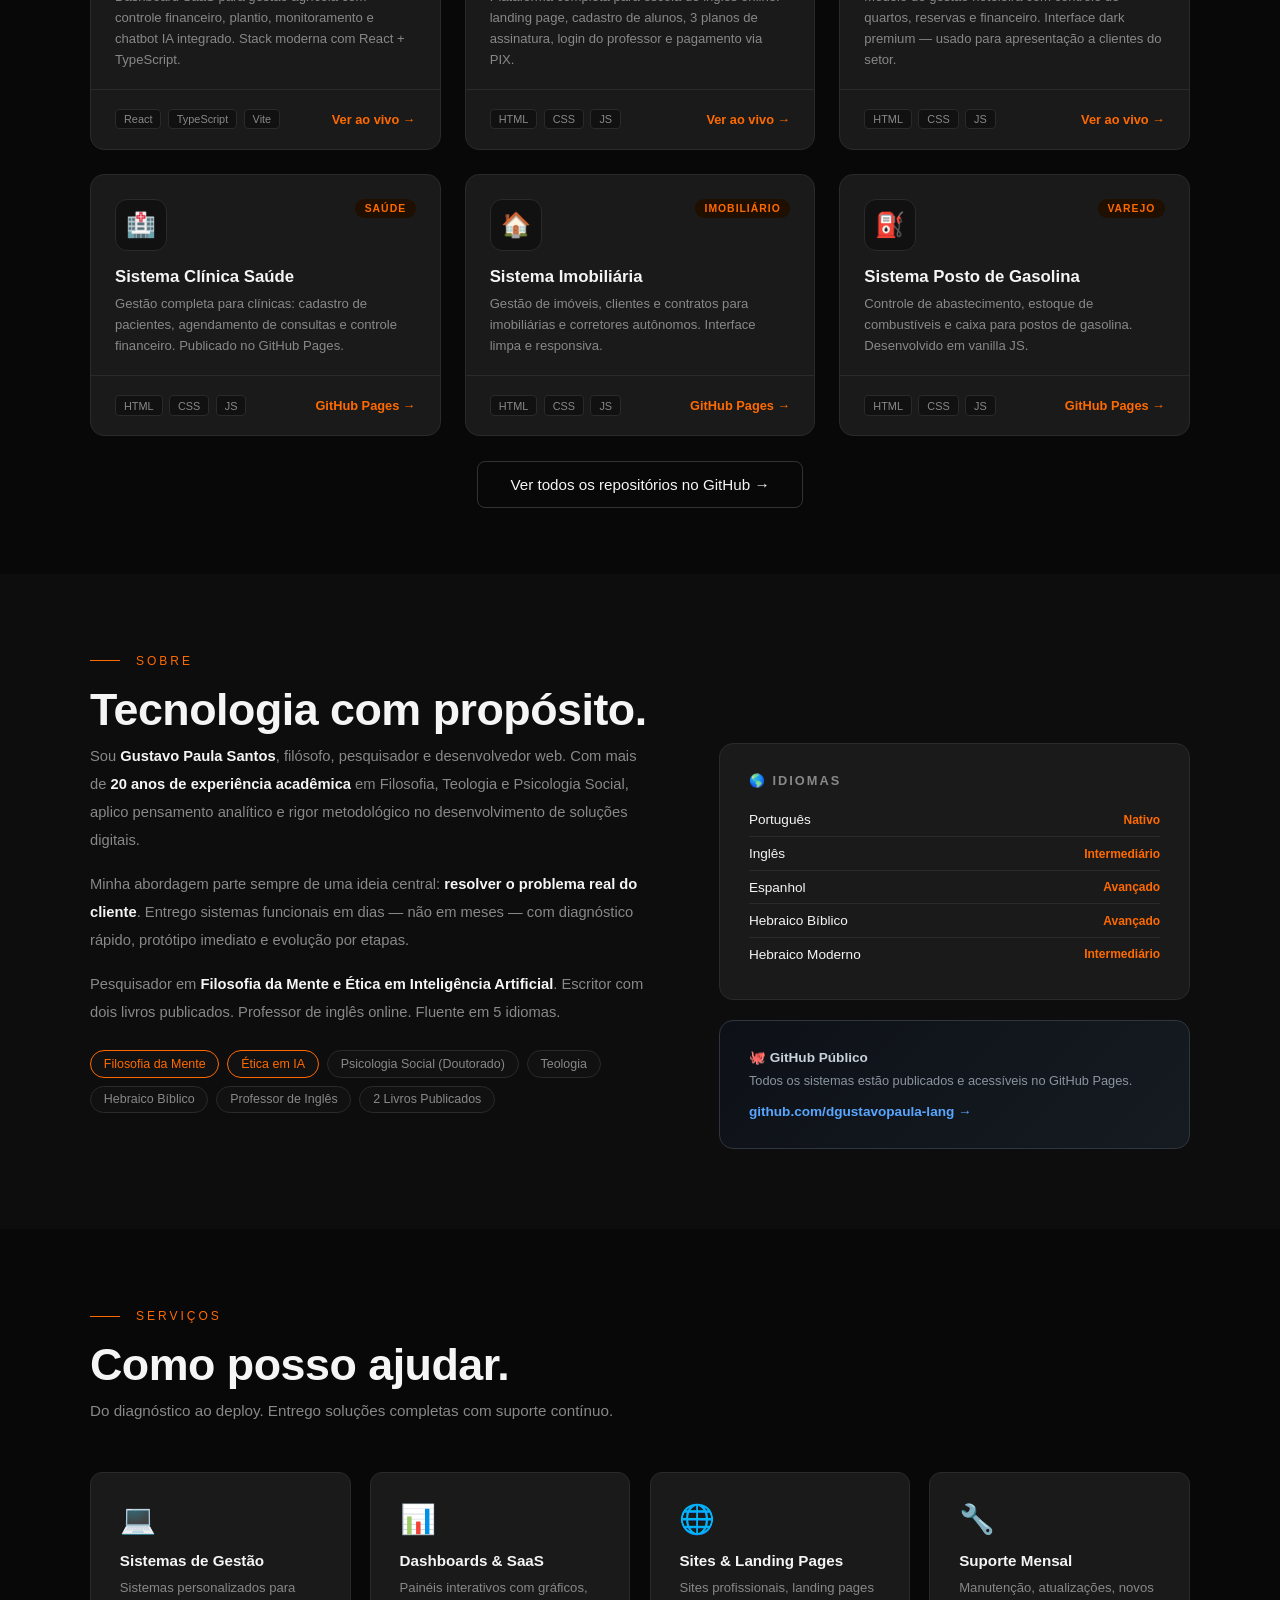
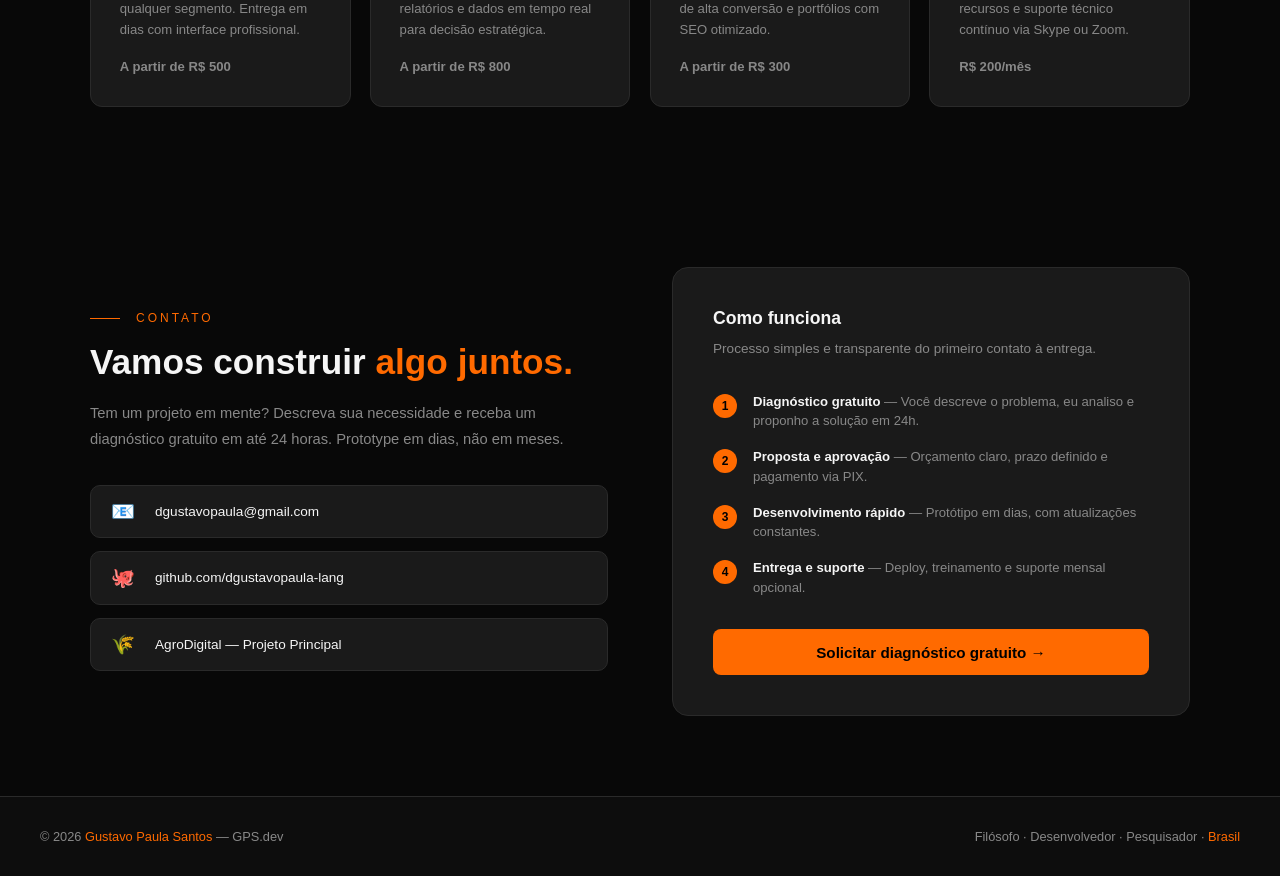
==== commit d50c237e: "portfolio profissional GPS.dev" ====
--- a/index.html
+++ b/index.html
@@ -1,83 +1,442 @@
 <!DOCTYPE html>
 <html lang="pt-BR">
 <head>
-  <meta charset="UTF-8">
-  <meta name="viewport" content="width=device-width, initial-scale=1.0">
-  <title>English Dashboard</title>
-  <link rel="stylesheet" href="style.css">
+  <meta charset="UTF-8"/>
+  <meta name="viewport" content="width=device-width, initial-scale=1.0"/>
+  <meta name="description" content="Gustavo Paula Santos — Soluções Digitais para empresas. Sistemas de gestão, dashboards e plataformas web."/>
+  <title>Gustavo Paula Santos | Soluções Digitais</title>
+  <style>
+    *{margin:0;padding:0;box-sizing:border-box;}
+    :root{--bg:#0d0d0d;--card:#1a1a1a;--orange:#ff6a00;--orange2:#ff8c38;--white:#f5f5f5;--gray:#888;--border:#2a2a2a;}
+    html{scroll-behavior:smooth;}
+    body{background:var(--bg);color:var(--white);font-family:'Segoe UI',sans-serif;}
+
+    /* NAV */
+    nav{display:flex;justify-content:space-between;align-items:center;padding:1.2rem 2.5rem;border-bottom:1px solid var(--border);position:sticky;top:0;background:rgba(13,13,13,0.97);backdrop-filter:blur(10px);z-index:100;}
+    .logo{font-size:1.1rem;font-weight:800;letter-spacing:2px;text-transform:uppercase;}
+    .logo span{color:var(--orange);}
+    .nav-links{display:flex;gap:2rem;list-style:none;align-items:center;}
+    .nav-links a{color:var(--gray);text-decoration:none;font-size:0.85rem;letter-spacing:0.5px;transition:color 0.2s;}
+    .nav-links a:hover{color:var(--orange);}
+    .btn-nav{background:var(--orange);color:#000!important;font-weight:700;padding:0.5rem 1.2rem;border-radius:6px;}
+
+    /* HERO */
+    .hero{min-height:95vh;display:flex;flex-direction:column;justify-content:center;padding:3rem 2.5rem;position:relative;overflow:hidden;}
+    .hero::before{content:'';position:absolute;top:-200px;right:-200px;width:600px;height:600px;background:radial-gradient(circle,rgba(255,106,0,0.08) 0%,transparent 70%);pointer-events:none;}
+    .hero-inner{max-width:1100px;margin:0 auto;width:100%;}
+    .hero-eyebrow{display:flex;align-items:center;gap:1rem;margin-bottom:2rem;}
+    .hero-eyebrow span{color:var(--orange);font-size:0.75rem;letter-spacing:3px;text-transform:uppercase;}
+    .hero-eyebrow::before{content:'';width:40px;height:1px;background:var(--orange);}
+    .hero h1{font-size:clamp(2.5rem,7vw,5rem);font-weight:900;line-height:1.05;letter-spacing:-1px;margin-bottom:1.5rem;max-width:800px;}
+    .hero h1 .line-orange{color:var(--orange);}
+    .hero h1 .line-gray{color:#444;}
+    .hero-sub{color:var(--gray);font-size:1.05rem;line-height:1.8;max-width:550px;margin-bottom:3rem;}
+    .hero-btns{display:flex;gap:1rem;flex-wrap:wrap;margin-bottom:4rem;}
+    .btn-primary{background:var(--orange);color:#000;font-weight:700;padding:0.9rem 2rem;border-radius:8px;text-decoration:none;font-size:0.95rem;transition:background 0.2s;}
+    .btn-primary:hover{background:var(--orange2);}
+    .btn-outline{border:1px solid #333;color:var(--white);padding:0.9rem 2rem;border-radius:8px;text-decoration:none;font-size:0.95rem;transition:all 0.2s;}
+    .btn-outline:hover{border-color:var(--orange);color:var(--orange);}
+
+    /* SOLUCOES TICKER */
+    .solutions-bar{border-top:1px solid var(--border);border-bottom:1px solid var(--border);padding:1.2rem 0;overflow:hidden;position:relative;}
+    .solutions-bar::before,.solutions-bar::after{content:'';position:absolute;top:0;width:100px;height:100%;z-index:2;}
+    .solutions-bar::before{left:0;background:linear-gradient(to right,var(--bg),transparent);}
+    .solutions-bar::after{right:0;background:linear-gradient(to left,var(--bg),transparent);}
+    .ticker-track{display:flex;gap:3rem;animation:ticker 25s linear infinite;white-space:nowrap;}
+    .ticker-item{color:var(--gray);font-size:0.8rem;letter-spacing:2px;text-transform:uppercase;display:flex;align-items:center;gap:0.8rem;}
+    .ticker-item::before{content:'◆';color:var(--orange);font-size:0.5rem;}
+    @keyframes ticker{from{transform:translateX(0)}to{transform:translateX(-50%)}}
+
+    /* STATS */
+    .stats-row{display:grid;grid-template-columns:repeat(4,1fr);gap:0;border:1px solid var(--border);border-radius:12px;overflow:hidden;max-width:1100px;margin:0 auto;}
+    .stat-item{padding:2rem;text-align:center;border-right:1px solid var(--border);}
+    .stat-item:last-child{border:none;}
+    .stat-item h3{font-size:2.5rem;font-weight:900;color:var(--orange);margin-bottom:0.3rem;}
+    .stat-item p{color:var(--gray);font-size:0.8rem;text-transform:uppercase;letter-spacing:1px;}
+
+    /* SECTION BASE */
+    section{padding:5rem 2.5rem;}
+    .container{max-width:1100px;margin:0 auto;}
+    .section-eyebrow{display:flex;align-items:center;gap:1rem;margin-bottom:1rem;}
+    .section-eyebrow span{color:var(--orange);font-size:0.75rem;letter-spacing:3px;text-transform:uppercase;}
+    .section-eyebrow::before{content:'';width:30px;height:1px;background:var(--orange);}
+    .section-title{font-size:clamp(1.8rem,4vw,2.8rem);font-weight:800;margin-bottom:0.5rem;letter-spacing:-0.5px;}
+    .section-sub{color:var(--gray);font-size:0.95rem;margin-bottom:3rem;max-width:600px;line-height:1.7;}
+
+    /* SISTEMAS */
+    .systems-bg{background:#080808;}
+    .systems-grid{display:grid;grid-template-columns:repeat(auto-fit,minmax(320px,1fr));gap:1.5rem;}
+    .system-card{background:var(--card);border:1px solid var(--border);border-radius:14px;overflow:hidden;transition:all 0.25s;position:relative;}
+    .system-card:hover{border-color:var(--orange);transform:translateY(-5px);}
+    .system-header{padding:1.5rem 1.5rem 0;}
+    .system-icon-row{display:flex;justify-content:space-between;align-items:flex-start;margin-bottom:1rem;}
+    .system-emoji{width:52px;height:52px;background:#111;border-radius:12px;display:flex;align-items:center;justify-content:center;font-size:1.5rem;border:1px solid var(--border);}
+    .system-segment{background:#1f0f00;color:var(--orange);font-size:0.65rem;font-weight:700;padding:0.25rem 0.6rem;border-radius:20px;text-transform:uppercase;letter-spacing:1px;}
+    .system-card h3{font-size:1.05rem;font-weight:700;margin-bottom:0.4rem;}
+    .system-card p{color:var(--gray);font-size:0.82rem;line-height:1.6;padding:0 1.5rem;}
+    .system-footer{padding:1.2rem 1.5rem;display:flex;justify-content:space-between;align-items:center;border-top:1px solid var(--border);margin-top:1.2rem;}
+    .system-techs{display:flex;gap:0.4rem;flex-wrap:wrap;}
+    .tech{background:#111;color:var(--gray);font-size:0.68rem;padding:0.2rem 0.5rem;border-radius:4px;border:1px solid var(--border);}
+    .system-link{color:var(--orange);text-decoration:none;font-size:0.8rem;font-weight:700;white-space:nowrap;}
+    .system-link:hover{text-decoration:underline;}
+    .featured-badge{position:absolute;top:1rem;right:1rem;background:var(--orange);color:#000;font-size:0.65rem;font-weight:700;padding:0.2rem 0.6rem;border-radius:20px;text-transform:uppercase;}
+
+    /* SOBRE */
+    .about-grid{display:grid;grid-template-columns:1.2fr 1fr;gap:4rem;align-items:start;}
+    .about-text p{color:var(--gray);line-height:1.9;margin-bottom:1rem;font-size:0.92rem;}
+    .about-text strong{color:var(--white);}
+    .about-tags{display:flex;flex-wrap:wrap;gap:0.5rem;margin-top:1.5rem;}
+    .tag{background:#111;border:1px solid var(--border);color:var(--gray);padding:0.35rem 0.8rem;border-radius:20px;font-size:0.78rem;}
+    .tag.hl{border-color:var(--orange);color:var(--orange);}
+    .side-box{background:var(--card);border:1px solid var(--border);border-radius:14px;padding:1.8rem;margin-bottom:1.2rem;}
+    .side-box h4{font-size:0.8rem;text-transform:uppercase;letter-spacing:2px;color:var(--gray);margin-bottom:1rem;}
+    .lang-item{display:flex;justify-content:space-between;align-items:center;padding:0.55rem 0;border-bottom:1px solid var(--border);}
+    .lang-item:last-child{border:none;}
+    .lang-item span:first-child{color:var(--white);font-size:0.85rem;}
+    .lang-level{color:var(--orange);font-size:0.75rem;font-weight:700;}
+    .github-box{background:linear-gradient(135deg,#0d1117,#161b22);border:1px solid #30363d;border-radius:14px;padding:1.8rem;}
+    .github-box h4{color:#c9d1d9;font-size:0.85rem;margin-bottom:0.5rem;}
+    .github-box p{color:#8b949e;font-size:0.8rem;margin-bottom:1rem;}
+    .github-link{display:flex;align-items:center;gap:0.5rem;color:#58a6ff;font-size:0.85rem;text-decoration:none;font-weight:700;}
+
+    /* SERVIÇOS */
+    .services-grid{display:grid;grid-template-columns:repeat(auto-fit,minmax(230px,1fr));gap:1.2rem;}
+    .service-card{background:var(--card);border:1px solid var(--border);border-radius:12px;padding:1.8rem;transition:border-color 0.2s;}
+    .service-card:hover{border-color:var(--orange);}
+    .service-icon{font-size:1.8rem;margin-bottom:1rem;}
+    .service-card h3{font-size:0.95rem;font-weight:700;margin-bottom:0.5rem;}
+    .service-card p{color:var(--gray);font-size:0.82rem;line-height:1.6;}
+    .service-price{color:var(--orange);font-size:0.8rem;font-weight:700;margin-top:1rem;}
+
+    /* CONTATO */
+    .contact-bg{background:#080808;}
+    .contact-inner{display:grid;grid-template-columns:1fr 1fr;gap:4rem;align-items:center;}
+    .contact-left h2{font-size:2.2rem;font-weight:800;line-height:1.2;margin-bottom:1rem;}
+    .contact-left h2 span{color:var(--orange);}
+    .contact-left p{color:var(--gray);line-height:1.8;margin-bottom:2rem;font-size:0.92rem;}
+    .contact-items{display:flex;flex-direction:column;gap:0.8rem;}
+    .contact-item{display:flex;align-items:center;gap:1rem;padding:0.9rem 1rem;background:var(--card);border:1px solid var(--border);border-radius:10px;text-decoration:none;color:var(--white);font-size:0.85rem;transition:border-color 0.2s;}
+    .contact-item:hover{border-color:var(--orange);}
+    .contact-item .ci{font-size:1.2rem;width:32px;text-align:center;}
+    .contact-right{background:var(--card);border:1px solid var(--border);border-radius:16px;padding:2.5rem;}
+    .contact-right h3{font-size:1.1rem;font-weight:700;margin-bottom:0.5rem;}
+    .contact-right p{color:var(--gray);font-size:0.85rem;margin-bottom:2rem;line-height:1.7;}
+    .process-steps{display:flex;flex-direction:column;gap:1rem;margin-bottom:2rem;}
+    .process-step{display:flex;gap:1rem;align-items:flex-start;}
+    .step-num{background:var(--orange);color:#000;font-weight:800;font-size:0.75rem;width:24px;height:24px;border-radius:50%;display:flex;align-items:center;justify-content:center;flex-shrink:0;margin-top:2px;}
+    .step-text{color:var(--gray);font-size:0.82rem;line-height:1.5;}
+    .step-text strong{color:var(--white);}
+
+    /* FOOTER */
+    footer{border-top:1px solid var(--border);padding:2rem 2.5rem;display:flex;justify-content:space-between;align-items:center;flex-wrap:wrap;gap:1rem;}
+    footer p{color:var(--gray);font-size:0.8rem;}
+    footer span{color:var(--orange);}
+
+    @media(max-width:768px){
+      .hero h1{font-size:2.5rem;}
+      .stats-row{grid-template-columns:repeat(2,1fr);}
+      .about-grid,.contact-inner{grid-template-columns:1fr;}
+      .nav-links{display:none;}
+      nav{padding:1rem 1.5rem;}
+      section{padding:3rem 1.5rem;}
+    }
+  </style>
 </head>
 <body>
 
-  <header>
-    <h1>English Dashboard</h1>
-    <p>Sistema simples para professor ou escola de inglês</p>
-  </header>
-
-  <main>
-
-    <section class="cards">
-      <div class="info-card">
-        <h3>Total de Alunos</h3>
-        <p id="totalAlunos">0</p>
-      </div>
-
-      <div class="info-card">
-        <h3>Aulas Marcadas</h3>
-        <p id="totalAulas">0</p>
-      </div>
-
-      <div class="info-card">
-        <h3>Receita Total</h3>
-        <p id="totalReceita">R$ 0,00</p>
-      </div>
-    </section>
-
-    <section class="form-section">
-      <h2>Cadastrar Aluno</h2>
-
-      <input type="text" id="nomeAluno" placeholder="Nome do aluno">
-      <input type="text" id="nivelAluno" placeholder="Nível: básico, intermediário ou avançado">
-      <input type="number" id="valorMensalidade" placeholder="Valor da mensalidade">
-
-      <button onclick="cadastrarAluno()">Cadastrar Aluno</button>
-    </section>
-
-    <section class="form-section">
-      <h2>Registrar Aula</h2>
-
-      <input type="text" id="alunoAula" placeholder="Nome do aluno">
-      <input type="date" id="dataAula">
-      <input type="time" id="horaAula">
-
-      <button onclick="registrarAula()">Registrar Aula</button>
-    </section>
-
-    <section class="form-section">
-      <h2>Alunos Cadastrados</h2>
-      <table>
-        <thead>
-          <tr>
-            <th>Aluno</th>
-            <th>Nível</th>
-            <th>Mensalidade</th>
-          </tr>
-        </thead>
-        <tbody id="listaAlunos">
-        </tbody>
-      </table>
-    </section>
-
-    <section class="form-section">
-      <h2>Aulas Registradas</h2>
-      <ul id="listaAulas"></ul>
-    </section>
-
-  </main>
-
-  <footer>
-    <p>Projeto criado por Gustavo Paula Santos | Portfólio VS Code + GitHub</p>
-  </footer>
-
-  <script src="script.js"></script>
+<!-- NAV -->
+<nav>
+  <div class="logo">GPS<span>.</span>dev</div>
+  <ul class="nav-links">
+    <li><a href="#sistemas">Sistemas</a></li>
+    <li><a href="#sobre">Sobre</a></li>
+    <li><a href="#servicos">Serviços</a></li>
+    <li><a href="https://github.com/dgustavopaula-lang" target="_blank">GitHub</a></li>
+    <li><a href="#contato" class="btn-nav">Contato →</a></li>
+  </ul>
+</nav>
+
+<!-- HERO -->
+<section class="hero">
+  <div class="hero-inner">
+    <div class="hero-eyebrow"><span>Soluções Digitais · Brasil</span></div>
+    <h1>
+      Sistemas que<br>
+      <span class="line-orange">resolvem problemas</span><br>
+      <span class="line-gray">do mundo real.</span>
+    </h1>
+    <p class="hero-sub">Desenvolvo plataformas digitais completas para agronegócio, saúde, educação e hotelaria. Da ideia ao deploy em dias — não em meses.</p>
+    <div class="hero-btns">
+      <a href="#sistemas" class="btn-primary">Ver sistemas →</a>
+      <a href="#contato" class="btn-outline">Solicitar proposta</a>
+    </div>
+  </div>
+</section>
+
+<!-- TICKER -->
+<div class="solutions-bar">
+  <div class="ticker-track">
+    <span class="ticker-item">AgroDigital</span>
+    <span class="ticker-item">English Dashboard</span>
+    <span class="ticker-item">Hotel Dashboard</span>
+    <span class="ticker-item">Sistema Clínica Saúde</span>
+    <span class="ticker-item">Sistema Imobiliária</span>
+    <span class="ticker-item">Sistema Farmácia</span>
+    <span class="ticker-item">Sistema Minimercado</span>
+    <span class="ticker-item">Sistema Posto de Gasolina</span>
+    <span class="ticker-item">AgroDigital</span>
+    <span class="ticker-item">English Dashboard</span>
+    <span class="ticker-item">Hotel Dashboard</span>
+    <span class="ticker-item">Sistema Clínica Saúde</span>
+    <span class="ticker-item">Sistema Imobiliária</span>
+    <span class="ticker-item">Sistema Farmácia</span>
+    <span class="ticker-item">Sistema Minimercado</span>
+    <span class="ticker-item">Sistema Posto de Gasolina</span>
+  </div>
+</div>
+
+<!-- STATS -->
+<section style="padding:3rem 2.5rem;">
+  <div class="stats-row">
+    <div class="stat-item"><h3>8+</h3><p>Sistemas entregues</p></div>
+    <div class="stat-item"><h3>5</h3><p>Segmentos atendidos</p></div>
+    <div class="stat-item"><h3>20+</h3><p>Anos de pesquisa</p></div>
+    <div class="stat-item"><h3>24h</h3><p>Diagnóstico gratuito</p></div>
+  </div>
+</section>
+
+<!-- SISTEMAS -->
+<section id="sistemas" class="systems-bg">
+  <div class="container">
+    <div class="section-eyebrow"><span>Portfólio de Sistemas</span></div>
+    <h2 class="section-title">Soluções digitais por segmento.</h2>
+    <p class="section-sub">Cada sistema foi desenvolvido para resolver um problema específico de negócio — com interface profissional, entrega rápida e código publicado no GitHub.</p>
+    <div class="systems-grid">
+
+      <div class="system-card">
+        <span class="featured-badge">⭐ Destaque</span>
+        <div class="system-header">
+          <div class="system-icon-row">
+            <div class="system-emoji">🌾</div>
+            <span class="system-segment">Agronegócio</span>
+          </div>
+          <h3>AgroDigital</h3>
+        </div>
+        <p>Dashboard SaaS para gestão agrícola com controle financeiro, plantio, monitoramento e chatbot IA integrado. Stack moderna com React + TypeScript.</p>
+        <div class="system-footer">
+          <div class="system-techs"><span class="tech">React</span><span class="tech">TypeScript</span><span class="tech">Vite</span></div>
+          <a href="https://agrodigital.onrender.com" target="_blank" class="system-link">Ver ao vivo →</a>
+        </div>
+      </div>
+
+      <div class="system-card">
+        <div class="system-header">
+          <div class="system-icon-row">
+            <div class="system-emoji">🇺🇸</div>
+            <span class="system-segment">Educação</span>
+          </div>
+          <h3>English Dashboard</h3>
+        </div>
+        <p>Plataforma completa para escola de inglês online: landing page, cadastro de alunos, 3 planos de assinatura, login do professor e pagamento via PIX.</p>
+        <div class="system-footer">
+          <div class="system-techs"><span class="tech">HTML</span><span class="tech">CSS</span><span class="tech">JS</span></div>
+          <a href="https://dgustavopaula-lang.github.io/english-dashboard" target="_blank" class="system-link">Ver ao vivo →</a>
+        </div>
+      </div>
+
+      <div class="system-card">
+        <div class="system-header">
+          <div class="system-icon-row">
+            <div class="system-emoji">🏨</div>
+            <span class="system-segment">Hotelaria</span>
+          </div>
+          <h3>Hotel Dashboard</h3>
+        </div>
+        <p>Modelo de gestão hoteleira com controle de quartos, reservas e financeiro. Interface dark premium — usado para apresentação a clientes do setor.</p>
+        <div class="system-footer">
+          <div class="system-techs"><span class="tech">HTML</span><span class="tech">CSS</span><span class="tech">JS</span></div>
+          <a href="https://hotel-grand-palacio.onrender.com" target="_blank" class="system-link">Ver ao vivo →</a>
+        </div>
+      </div>
+
+      <div class="system-card">
+        <div class="system-header">
+          <div class="system-icon-row">
+            <div class="system-emoji">🏥</div>
+            <span class="system-segment">Saúde</span>
+          </div>
+          <h3>Sistema Clínica Saúde</h3>
+        </div>
+        <p>Gestão completa para clínicas: cadastro de pacientes, agendamento de consultas e controle financeiro. Publicado no GitHub Pages.</p>
+        <div class="system-footer">
+          <div class="system-techs"><span class="tech">HTML</span><span class="tech">CSS</span><span class="tech">JS</span></div>
+          <a href="https://dgustavopaula-lang.github.io/sistema-clinica-saude" target="_blank" class="system-link">GitHub Pages →</a>
+        </div>
+      </div>
+
+      <div class="system-card">
+        <div class="system-header">
+          <div class="system-icon-row">
+            <div class="system-emoji">🏠</div>
+            <span class="system-segment">Imobiliário</span>
+          </div>
+          <h3>Sistema Imobiliária</h3>
+        </div>
+        <p>Gestão de imóveis, clientes e contratos para imobiliárias e corretores autônomos. Interface limpa e responsiva.</p>
+        <div class="system-footer">
+          <div class="system-techs"><span class="tech">HTML</span><span class="tech">CSS</span><span class="tech">JS</span></div>
+          <a href="https://dgustavopaula-lang.github.io/sistema-imobiliaria" target="_blank" class="system-link">GitHub Pages →</a>
+        </div>
+      </div>
+
+      <div class="system-card">
+        <div class="system-header">
+          <div class="system-icon-row">
+            <div class="system-emoji">⛽</div>
+            <span class="system-segment">Varejo</span>
+          </div>
+          <h3>Sistema Posto de Gasolina</h3>
+        </div>
+        <p>Controle de abastecimento, estoque de combustíveis e caixa para postos de gasolina. Desenvolvido em vanilla JS.</p>
+        <div class="system-footer">
+          <div class="system-techs"><span class="tech">HTML</span><span class="tech">CSS</span><span class="tech">JS</span></div>
+          <a href="https://dgustavopaula-lang.github.io/sistema-posto-gasolina" target="_blank" class="system-link">GitHub Pages →</a>
+        </div>
+      </div>
+
+    </div>
+    <div style="text-align:center;margin-top:2.5rem;">
+      <a href="https://github.com/dgustavopaula-lang" target="_blank" class="btn-outline">Ver todos os repositórios no GitHub →</a>
+    </div>
+  </div>
+</section>
+
+<!-- SOBRE -->
+<section id="sobre">
+  <div class="container">
+    <div class="section-eyebrow"><span>Sobre</span></div>
+    <h2 class="section-title">Tecnologia com propósito.</h2>
+    <div class="about-grid">
+      <div class="about-text">
+        <p>Sou <strong>Gustavo Paula Santos</strong>, filósofo, pesquisador e desenvolvedor web. Com mais de <strong>20 anos de experiência acadêmica</strong> em Filosofia, Teologia e Psicologia Social, aplico pensamento analítico e rigor metodológico no desenvolvimento de soluções digitais.</p>
+        <p>Minha abordagem parte sempre de uma ideia central: <strong>resolver o problema real do cliente</strong>. Entrego sistemas funcionais em dias — não em meses — com diagnóstico rápido, protótipo imediato e evolução por etapas.</p>
+        <p>Pesquisador em <strong>Filosofia da Mente e Ética em Inteligência Artificial</strong>. Escritor com dois livros publicados. Professor de inglês online. Fluente em 5 idiomas.</p>
+        <div class="about-tags">
+          <span class="tag hl">Filosofia da Mente</span>
+          <span class="tag hl">Ética em IA</span>
+          <span class="tag">Psicologia Social (Doutorado)</span>
+          <span class="tag">Teologia</span>
+          <span class="tag">Hebraico Bíblico</span>
+          <span class="tag">Professor de Inglês</span>
+          <span class="tag">2 Livros Publicados</span>
+        </div>
+      </div>
+      <div>
+        <div class="side-box">
+          <h4>🌎 Idiomas</h4>
+          <div class="lang-item"><span>Português</span><span class="lang-level">Nativo</span></div>
+          <div class="lang-item"><span>Inglês</span><span class="lang-level">Intermediário</span></div>
+          <div class="lang-item"><span>Espanhol</span><span class="lang-level">Avançado</span></div>
+          <div class="lang-item"><span>Hebraico Bíblico</span><span class="lang-level">Avançado</span></div>
+          <div class="lang-item"><span>Hebraico Moderno</span><span class="lang-level">Intermediário</span></div>
+        </div>
+        <div class="github-box">
+          <h4>🐙 GitHub Público</h4>
+          <p>Todos os sistemas estão publicados e acessíveis no GitHub Pages.</p>
+          <a href="https://github.com/dgustavopaula-lang" target="_blank" class="github-link">github.com/dgustavopaula-lang →</a>
+        </div>
+      </div>
+    </div>
+  </div>
+</section>
+
+<!-- SERVIÇOS -->
+<section id="servicos" style="background:#080808;">
+  <div class="container">
+    <div class="section-eyebrow"><span>Serviços</span></div>
+    <h2 class="section-title">Como posso ajudar.</h2>
+    <p class="section-sub">Do diagnóstico ao deploy. Entrego soluções completas com suporte contínuo.</p>
+    <div class="services-grid">
+      <div class="service-card">
+        <div class="service-icon">💻</div>
+        <h3>Sistemas de Gestão</h3>
+        <p>Sistemas personalizados para qualquer segmento. Entrega em dias com interface profissional.</p>
+        <p class="service-price">A partir de R$ 500</p>
+      </div>
+      <div class="service-card">
+        <div class="service-icon">📊</div>
+        <h3>Dashboards & SaaS</h3>
+        <p>Painéis interativos com gráficos, relatórios e dados em tempo real para decisão estratégica.</p>
+        <p class="service-price">A partir de R$ 800</p>
+      </div>
+      <div class="service-card">
+        <div class="service-icon">🌐</div>
+        <h3>Sites & Landing Pages</h3>
+        <p>Sites profissionais, landing pages de alta conversão e portfólios com SEO otimizado.</p>
+        <p class="service-price">A partir de R$ 300</p>
+      </div>
+      <div class="service-card">
+        <div class="service-icon">🔧</div>
+        <h3>Suporte Mensal</h3>
+        <p>Manutenção, atualizações, novos recursos e suporte técnico contínuo via Skype ou Zoom.</p>
+        <p class="service-price">R$ 200/mês</p>
+      </div>
+    </div>
+  </div>
+</section>
+
+<!-- CONTATO -->
+<section id="contato" class="contact-bg">
+  <div class="container">
+    <div class="contact-inner">
+      <div class="contact-left">
+        <div class="section-eyebrow"><span>Contato</span></div>
+        <h2>Vamos construir <span>algo juntos.</span></h2>
+        <p>Tem um projeto em mente? Descreva sua necessidade e receba um diagnóstico gratuito em até 24 horas. Prototype em dias, não em meses.</p>
+        <div class="contact-items">
+          <a href="mailto:dgustavopaula@gmail.com" class="contact-item">
+            <span class="ci">📧</span><span>dgustavopaula@gmail.com</span>
+          </a>
+          <a href="https://github.com/dgustavopaula-lang" target="_blank" class="contact-item">
+            <span class="ci">🐙</span><span>github.com/dgustavopaula-lang</span>
+          </a>
+          <a href="https://agrodigital.onrender.com" target="_blank" class="contact-item">
+            <span class="ci">🌾</span><span>AgroDigital — Projeto Principal</span>
+          </a>
+        </div>
+      </div>
+      <div class="contact-right">
+        <h3>Como funciona</h3>
+        <p>Processo simples e transparente do primeiro contato à entrega.</p>
+        <div class="process-steps">
+          <div class="process-step">
+            <div class="step-num">1</div>
+            <div class="step-text"><strong>Diagnóstico gratuito</strong> — Você descreve o problema, eu analiso e proponho a solução em 24h.</div>
+          </div>
+          <div class="process-step">
+            <div class="step-num">2</div>
+            <div class="step-text"><strong>Proposta e aprovação</strong> — Orçamento claro, prazo definido e pagamento via PIX.</div>
+          </div>
+          <div class="process-step">
+            <div class="step-num">3</div>
+            <div class="step-text"><strong>Desenvolvimento rápido</strong> — Protótipo em dias, com atualizações constantes.</div>
+          </div>
+          <div class="process-step">
+            <div class="step-num">4</div>
+            <div class="step-text"><strong>Entrega e suporte</strong> — Deploy, treinamento e suporte mensal opcional.</div>
+          </div>
+        </div>
+        <a href="mailto:dgustavopaula@gmail.com?subject=Solicitar%20Proposta&body=Olá%20Gustavo,%20gostaria%20de%20solicitar%20um%20diagnóstico%20gratuito." class="btn-primary" style="display:block;text-align:center;">Solicitar diagnóstico gratuito →</a>
+      </div>
+    </div>
+  </div>
+</section>
+
+<!-- FOOTER -->
+<footer>
+  <p>© 2026 <span>Gustavo Paula Santos</span> — GPS.dev</p>
+  <p>Filósofo · Desenvolvedor · Pesquisador · <span>Brasil</span></p>
+</footer>
+
 </body>
 </html>
